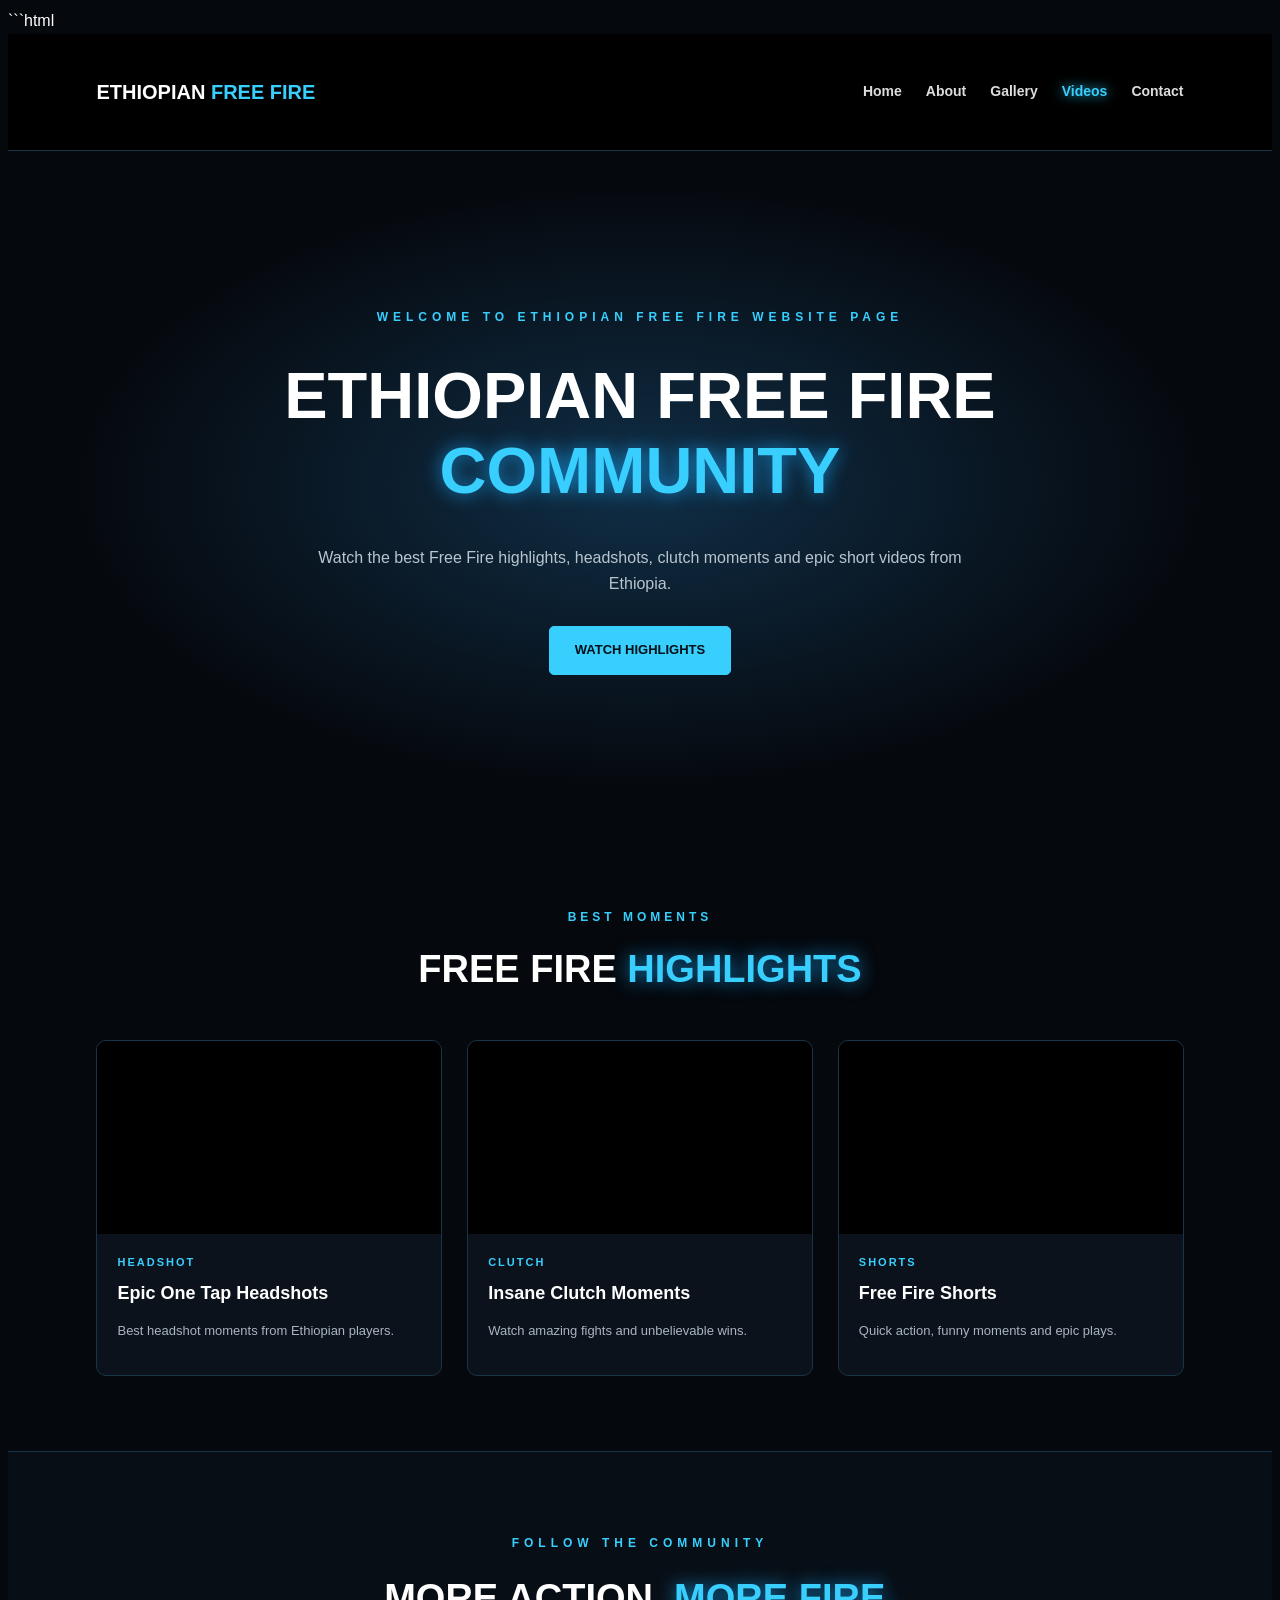
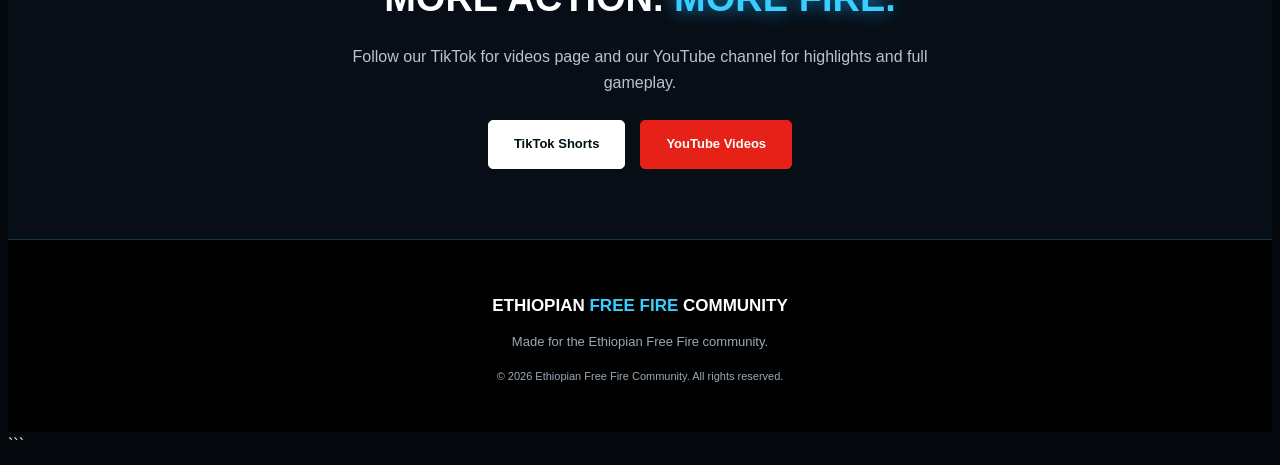
==== hign.html @ 13510eb7 "Add files via upload" ====
```html
<!DOCTYPE html>
<html lang="en">
<head>
    <meta charset="UTF-8">
    <meta name="viewport" content="width=device-width, initial-scale=1.0">

    <title>Ethiopian Free Fire Community | Videos</title>

    <link rel="stylesheet" href="style/yex.css">
</head>

<body>

    <!-- NAVIGATION BAR -->
    <header class="navbar">
        <a href="index.html" class="logo">
            ETHIOPIAN <span>FREE FIRE</span>
        </a>

        <nav>
            <a href="index.html">Home</a>
            <a href="About Us.html">About</a>
            <a href="gallery.html">Gallery</a>
            <a href="vdo.html" class="active">Videos</a>
            <a href="contact.html">Contact</a>
        </nav>
    </header>

    <!-- HERO SECTION -->
    <section class="hero">
        <p class="small-title">WELCOME TO ETHIOPIAN FREE FIRE WEBSITE PAGE</p>

        <h1>ETHIOPIAN FREE FIRE<br>
            <span>COMMUNITY</span>
        </h1>

        <p class="hero-text">
            Watch the best Free Fire highlights, headshots,
            clutch moments and epic short videos from Ethiopia.
        </p>

        <a href="#" class="btn">WATCH HIGHLIGHTS</a>
    </section>

    <!-- HIGHLIGHTS SECTION -->
    <section class="videos-section" id="highlights">

        <div class="section-heading">
            <p>BEST MOMENTS</p>
            <h2>FREE FIRE <span>HIGHLIGHTS</span></h2>
        </div>

        <div class="video-grid">

            <!-- VIDEO 1 -->
            <article class="video-card">
                <div class="video-frame">
                    <iframe
                        src="https://www.youtube.com/embed/VIDEO_ID_1"
                        title="Free Fire Headshot Highlights"
                        loading="lazy"
                        allowfullscreen>
                    </iframe>
                </div>

                <div class="video-info">
                    <span class="tag">HEADSHOT</span>
                    <h3>Epic One Tap Headshots</h3>
                    <p>Best headshot moments from Ethiopian players.</p>
                </div>
            </article>

            <!-- VIDEO 2 -->
            <article class="video-card">
                <div class="video-frame">
                    <iframe
                        src="https://www.youtube.com/embed/VIDEO_ID_2"
                        title="Free Fire Clutch Moments"
                        loading="lazy"
                        allowfullscreen>
                    </iframe>
                </div>

                <div class="video-info">
                    <span class="tag">CLUTCH</span>
                    <h3>Insane Clutch Moments</h3>
                    <p>Watch amazing fights and unbelievable wins.</p>
                </div>
            </article>

            <!-- VIDEO 3 -->
            <article class="video-card">
                <div class="video-frame">
                    <iframe
                        src="UCSptt0NGZxOXkrFMFi9j0-w"
                        title="Free Fire Short Videos"
                        loading="lazy"
                        allowfullscreen>
                    </iframe>
                </div>

                <div class="video-info">
                    <span class="tag">SHORTS</span>
                    <h3>Free Fire Shorts</h3>
                    <p>Quick action, funny moments and epic plays.</p>
                </div>
            </article>

        </div>
    </section>

    <!-- TIKTOK SECTION -->
    <section class="social-section">
        <p class="small-title">FOLLOW THE COMMUNITY</p>
        <h2>MORE ACTION. <span>MORE FIRE.</span></h2>

        <p>
            Follow our TikTok for videos page and our YouTube
            channel for highlights and full gameplay.
        </p>

        <div class="social-buttons">
            <a href="https://www.tiktok.com/@ethioffcommunity?is_from_webapp=1&sender_device=pc"
               target="_blank" rel="noopener noreferrer"
               class="btn tiktok">
                TikTok Shorts
            </a>

            <a href="https://www.youtube.com/@YOUR_CHANNEL"
               target="_blank" rel="noopener noreferrer"
               class="btn youtube">
                YouTube Videos
            </a>
        </div>
    </section>

    <!-- FOOTER -->
    <footer>
        <h3>ETHIOPIAN <span>FREE FIRE</span> COMMUNITY</h3>

        <p>Made for the Ethiopian Free Fire community.</p>

        <p class="copyright">
            &copy; 2026 Ethiopian Free Fire Community.
            All rights reserved.
        </p>
    </footer>

</body>
</html>
```
---- style/yex.css ----
```css
/* GENERAL SETTINGS */
* {
    margin: 0;
    padding: 0;
    box-sizing: border-box;
}

html {
    scroll-behavior: smooth;
}

body {
    background: #05080d;
    color: white;
    font-family: Arial, Helvetica, sans-serif;
    line-height: 1.6;
}

:root {
    --sky-blue: #38cfff;
    --dark-blue: #071725;
}

/* NAVBAR */
.navbar {
    min-height: 80px;
    padding: 18px 7%;
    display: flex;
    align-items: center;
    justify-content: space-between;
    gap: 25px;
    background: #000;
    border-bottom: 1px solid #163548;
    position: sticky;
    top: 0;
    z-index: 100;
}

.logo {
    color: white;
    font-size: 20px;
    font-weight: 900;
    text-decoration: none;
    white-space: nowrap;
}

.logo span,
footer span {
    color: var(--sky-blue);
}

.navbar nav {
    display: flex;
    flex-wrap: wrap;
    gap: 24px;
}

.navbar nav a {
    color: #ddd;
    text-decoration: none;
    font-size: 14px;
    font-weight: bold;
    transition: 0.3s;
}

.navbar nav a:hover,
.navbar nav a.active {
    color: var(--sky-blue);
    text-shadow: 0 0 12px var(--sky-blue);
}

/* HERO SECTION */
.hero {
    min-height: 470px;
    padding: 100px 20px;
    text-align: center;
    display: flex;
    flex-direction: column;
    align-items: center;
    justify-content: center;
    background:
        radial-gradient(ellipse at center,
        #102e46 0%, #05080d 65%);
}

.small-title {
    color: var(--sky-blue);
    letter-spacing: 5px;
    font-size: 12px;
    font-weight: bold;
}

.hero h1 {
    margin: 20px 0;
    font-size: clamp(32px, 6vw, 65px);
    line-height: 1.15;
    font-weight: 900;
}

.hero h1 span,
.section-heading h2 span,
.social-section h2 span {
    color: var(--sky-blue);
    text-shadow: 0 0 18px #168bcf;
}

.hero-text {
    max-width: 650px;
    color: #b8c5d0;
    margin-bottom: 30px;
}

/* BUTTONS */
.btn {
    display: inline-block;
    padding: 13px 25px;
    color: #001018;
    background: var(--sky-blue);
    border: 1px solid var(--sky-blue);
    border-radius: 5px;
    text-decoration: none;
    font-size: 13px;
    font-weight: 900;
    transition: 0.3s;
}

.btn:hover {
    color: var(--sky-blue);
    background: transparent;
    box-shadow: 0 0 20px #168bcf;
    transform: translateY(-3px);
}

/* VIDEO SECTION */
.videos-section {
    padding: 75px 7%;
}

.section-heading {
    text-align: center;
    margin-bottom: 40px;
}

.section-heading > p {
    color: var(--sky-blue);
    letter-spacing: 4px;
    font-size: 12px;
    font-weight: bold;
}

.section-heading h2 {
    margin-top: 10px;
    font-size: clamp(25px, 4vw, 38px);
}

/* VIDEO GRID */
.video-grid {
    display: grid;
    grid-template-columns: repeat(3, minmax(0, 1fr));
    gap: 25px;
}

.video-card {
    background: #0b121b;
    border: 1px solid #193446;
    border-radius: 10px;
    overflow: hidden;
    transition: 0.3s;
}

.video-card:hover {
    transform: translateY(-7px);
    border-color: var(--sky-blue);
    box-shadow: 0 8px 30px #071f30;
}

/* VIDEO PLAYER */
.video-frame {
    width: 100%;
    aspect-ratio: 16 / 9;
    background: #000;
}

.video-frame iframe {
    width: 100%;
    height: 100%;
    border: none;
}

.video-info {
    padding: 20px;
}

.tag {
    color: var(--sky-blue);
    font-size: 11px;
    letter-spacing: 2px;
    font-weight: bold;
}

.video-info h3 {
    margin: 8px 0;
    font-size: 18px;
}

.video-info p {
    color: #a9b5c1;
    font-size: 13px;
}

/* SOCIAL SECTION */
.social-section {
    text-align: center;
    padding: 70px 20px;
    background: #080e15;
    border-top: 1px solid #163548;
    border-bottom: 1px solid #163548;
}

.social-section h2 {
    margin: 15px 0;
    font-size: clamp(25px, 4vw, 38px);
}

.social-section > p:not(.small-title) {
    max-width: 600px;
    margin: 0 auto 25px;
    color: #b8c5d0;
}

.social-buttons {
    display: flex;
    justify-content: center;
    flex-wrap: wrap;
    gap: 15px;
}

.tiktok {
    background: #fff;
    border-color: #fff;
}

.youtube {
    color: white;
    background: #e62117;
    border-color: #e62117;
}

.tiktok:hover,
.youtube:hover {
    background: transparent;
}

/* FOOTER */
footer {
    text-align: center;
    padding: 35px 15px;
    background: #000;
}

footer h3 {
    font-size: 17px;
    margin-bottom: 8px;
}

footer p {
    color: #9ba9b5;
    font-size: 13px;
}

footer .copyright {
    margin-top: 15px;
    font-size: 11px;
}

/* TABLETS */
@media (max-width: 900px) {
    .navbar {
        flex-direction: column;
    }

    .video-grid {
        grid-template-columns: repeat(2, minmax(0, 1fr));
    }
}

/* PHONES */
@media (max-width: 600px) {
    .navbar {
        padding: 18px 12px;
    }

    .navbar nav {
        justify-content: center;
        gap: 12px 18px;
    }

    .navbar nav a {
        font-size: 12px;
    }

    .hero {
        min-height: 400px;
        padding: 70px 18px;
    }

    .hero-text {
        font-size: 14px;
    }

    .videos-section {
        padding: 50px 18px;
    }

    .video-grid {
        grid-template-columns: 1fr;
    }
}
```
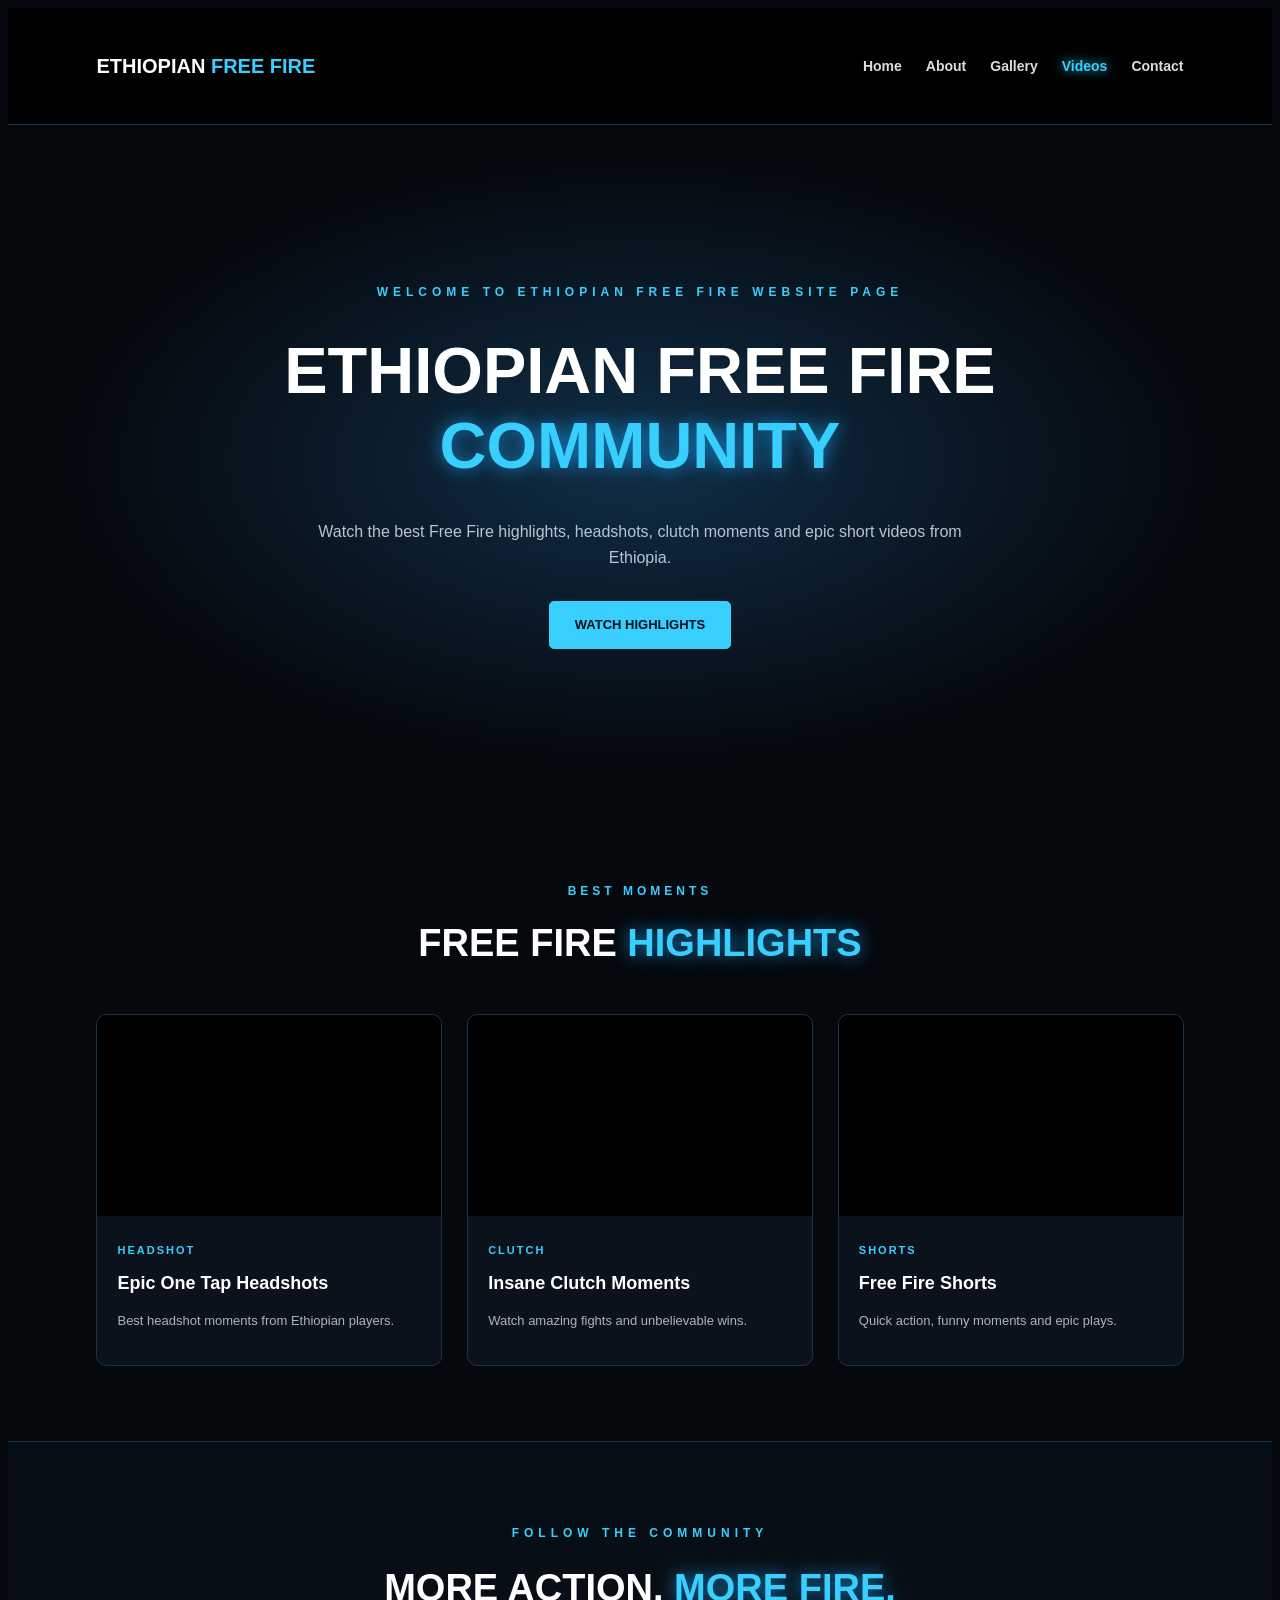
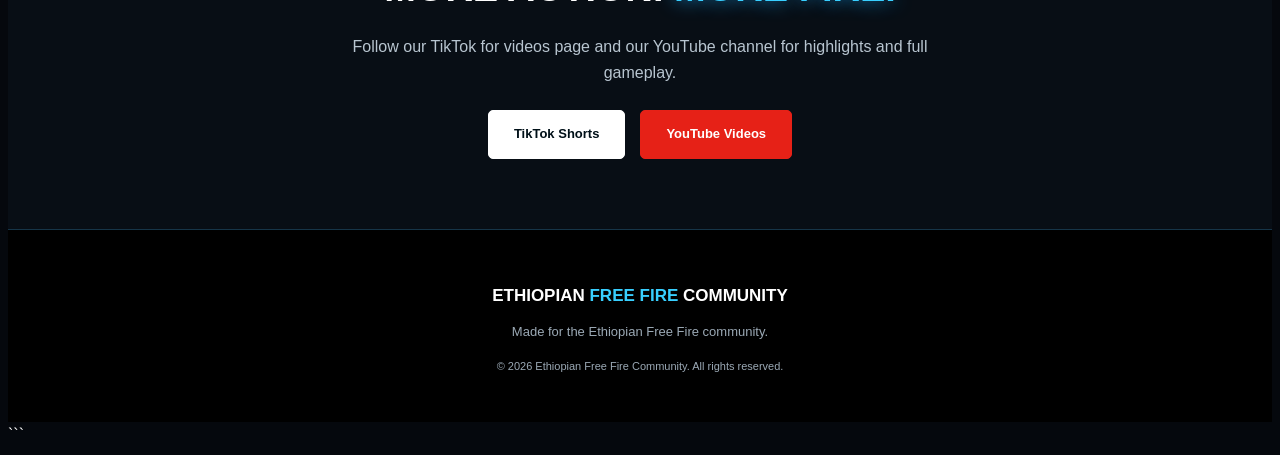
==== commit 467d7767: "Update hign.html" ====
--- a/hign.html
+++ b/hign.html
@@ -1,4 +1,4 @@
-```html
+
 <!DOCTYPE html>
 <html lang="en">
 <head>
@@ -149,4 +149,4 @@
 
 </body>
 </html>
-```+```
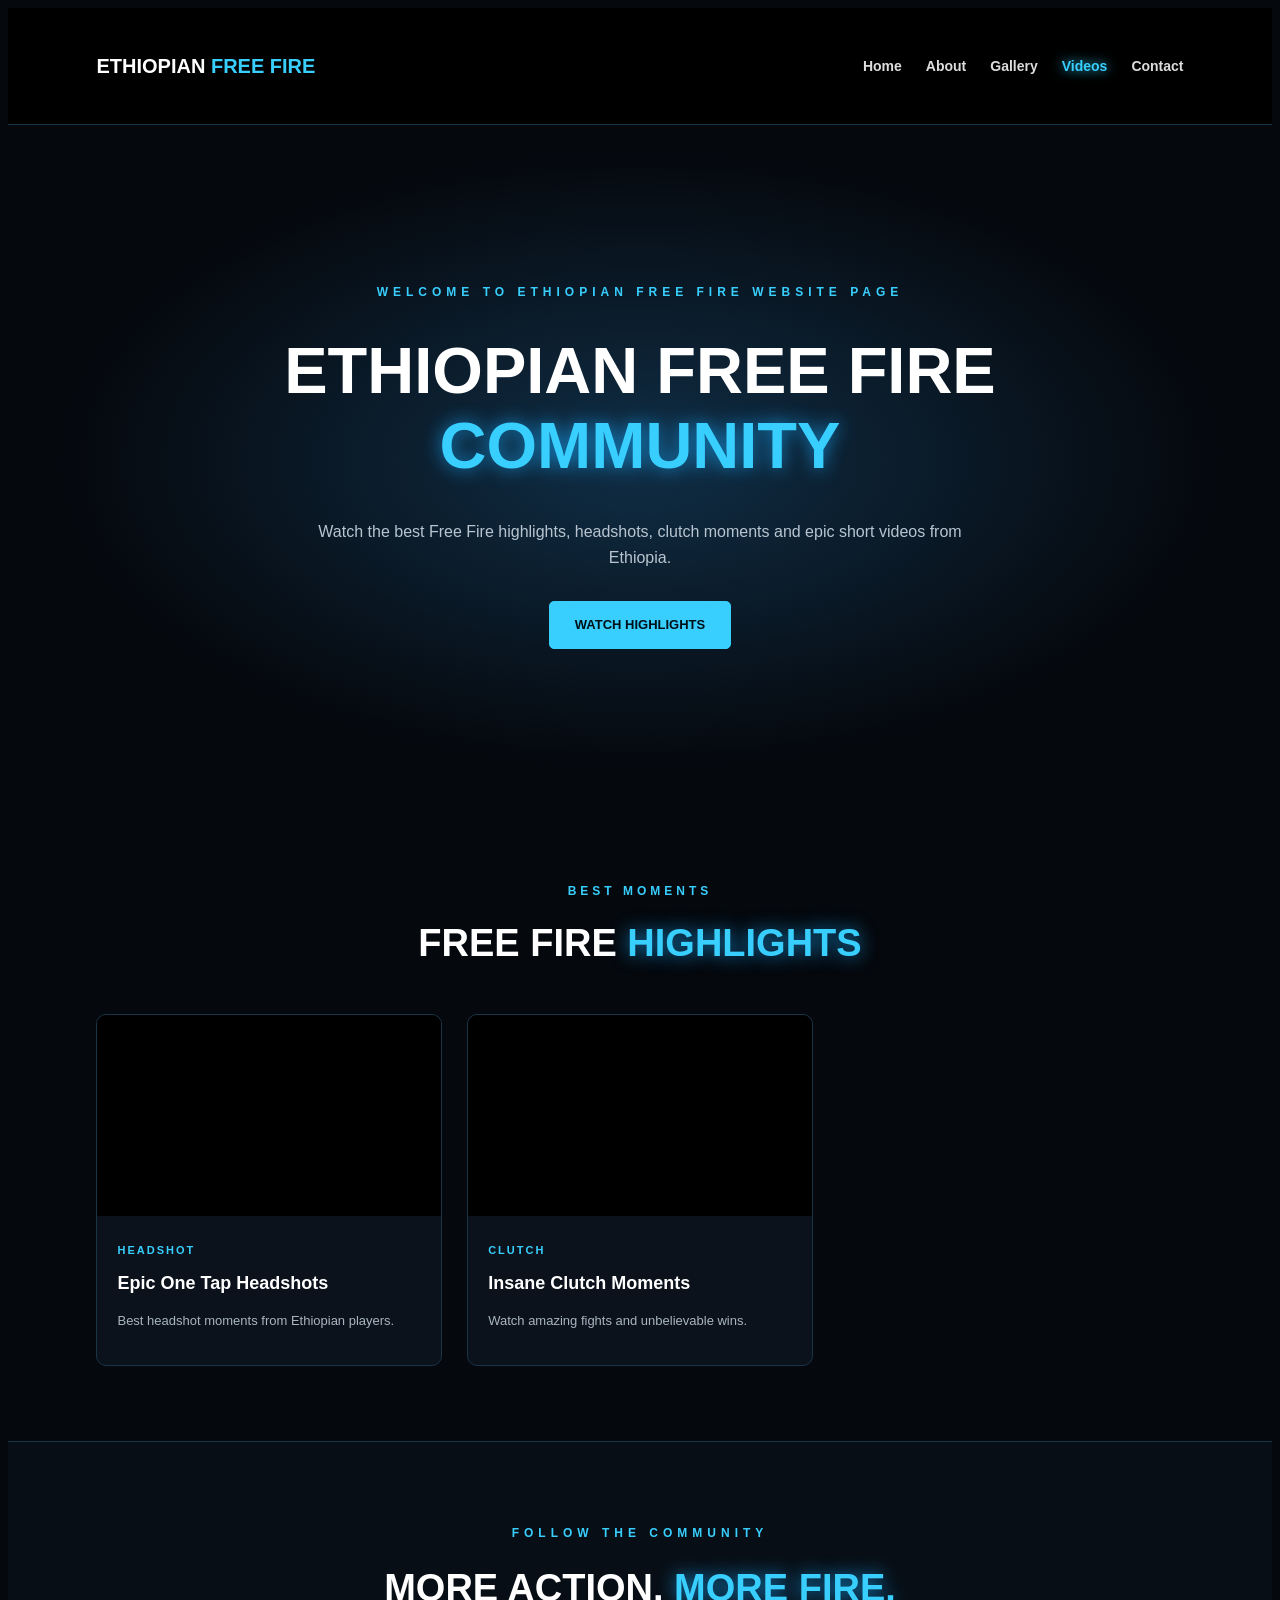
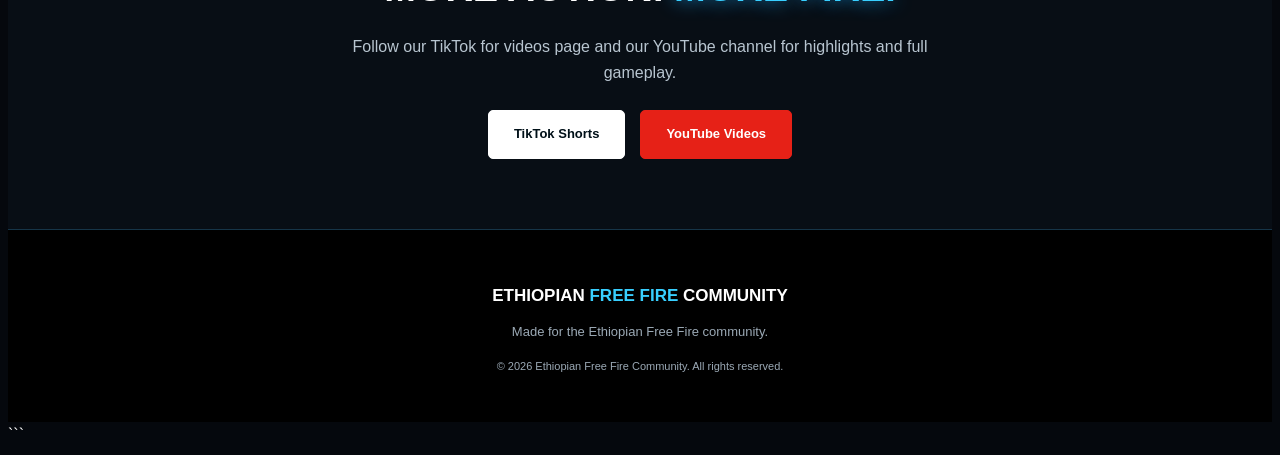
==== commit 6fbc6f79: "Update hign.html" ====
--- a/hign.html
+++ b/hign.html
@@ -89,24 +89,16 @@
                 </div>
             </article>
 
-            <!-- VIDEO 3 -->
-            <article class="video-card">
-                <div class="video-frame">
-                    <iframe
-                        src="UCSptt0NGZxOXkrFMFi9j0-w"
-                        title="Free Fire Short Videos"
-                        loading="lazy"
-                        allowfullscreen>
-                    </iframe>
-                </div>
 
-                <div class="video-info">
-                    <span class="tag">SHORTS</span>
-                    <h3>Free Fire Shorts</h3>
-                    <p>Quick action, funny moments and epic plays.</p>
-                </div>
-            </article>
 
+
+
+
+
+
+
+
+            
         </div>
     </section>
 
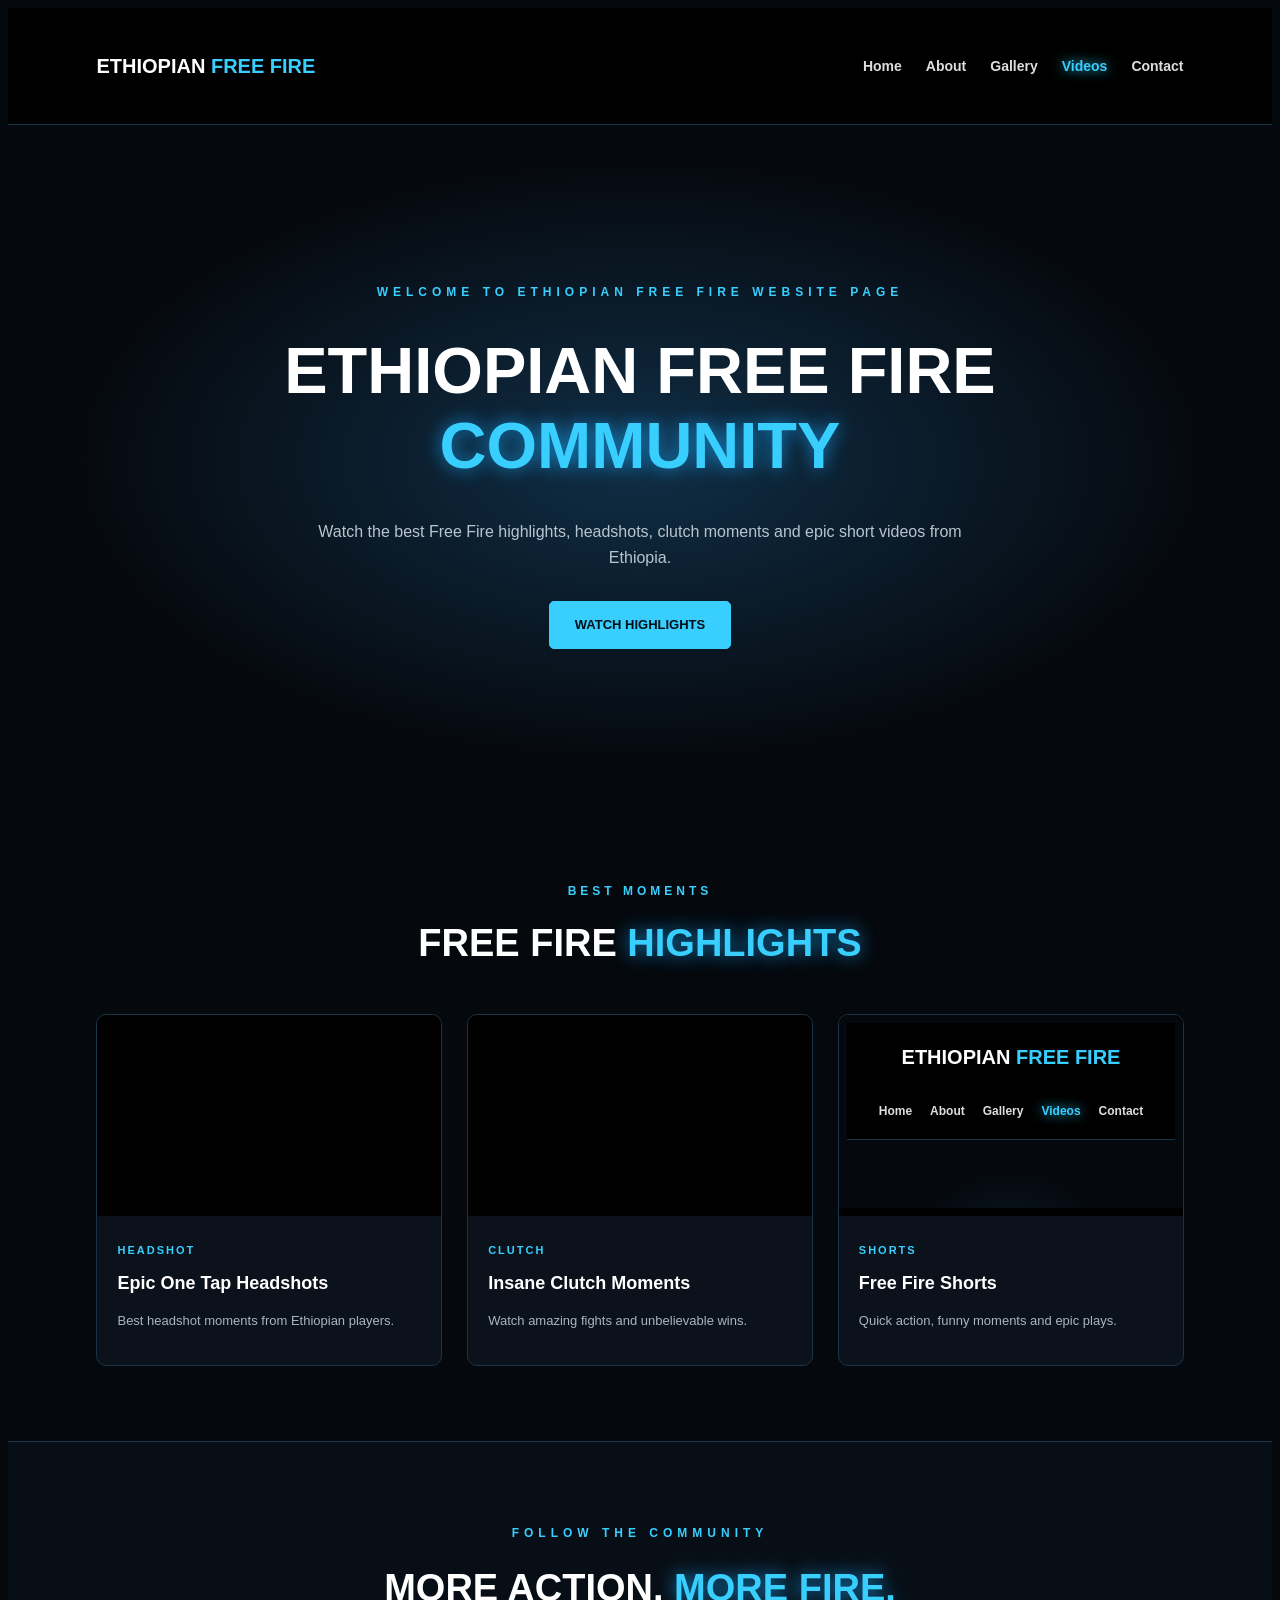
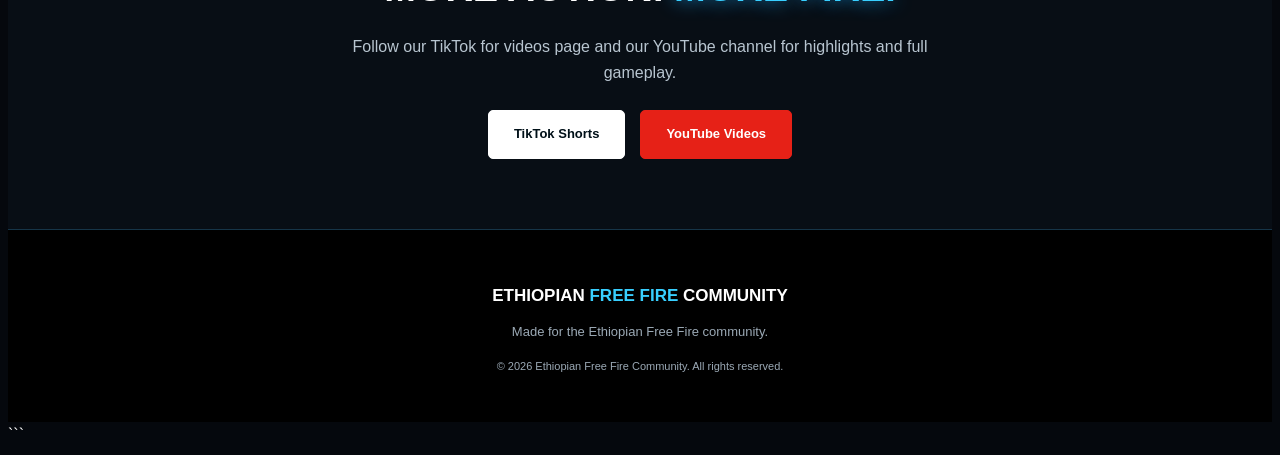
==== commit 9e8f88f2: "Update hign.html" ====
--- a/hign.html
+++ b/hign.html
@@ -90,6 +90,24 @@
             </article>
 
 
+ <!-- VIDEO 3 -->
+            <article class="video-card">
+                <div class="video-frame">
+                    <iframe
+                        src="#"
+                        title="Free Fire Short Videos"
+                        loading="lazy"
+                        allowfullscreen>
+                    </iframe>
+                </div>
+
+                <div class="video-info">
+                    <span class="tag">SHORTS</span>
+                    <h3>Free Fire Shorts</h3>
+                    <p>Quick action, funny moments and epic plays.</p>
+                </div>
+            </article>
+           
 
 
 
